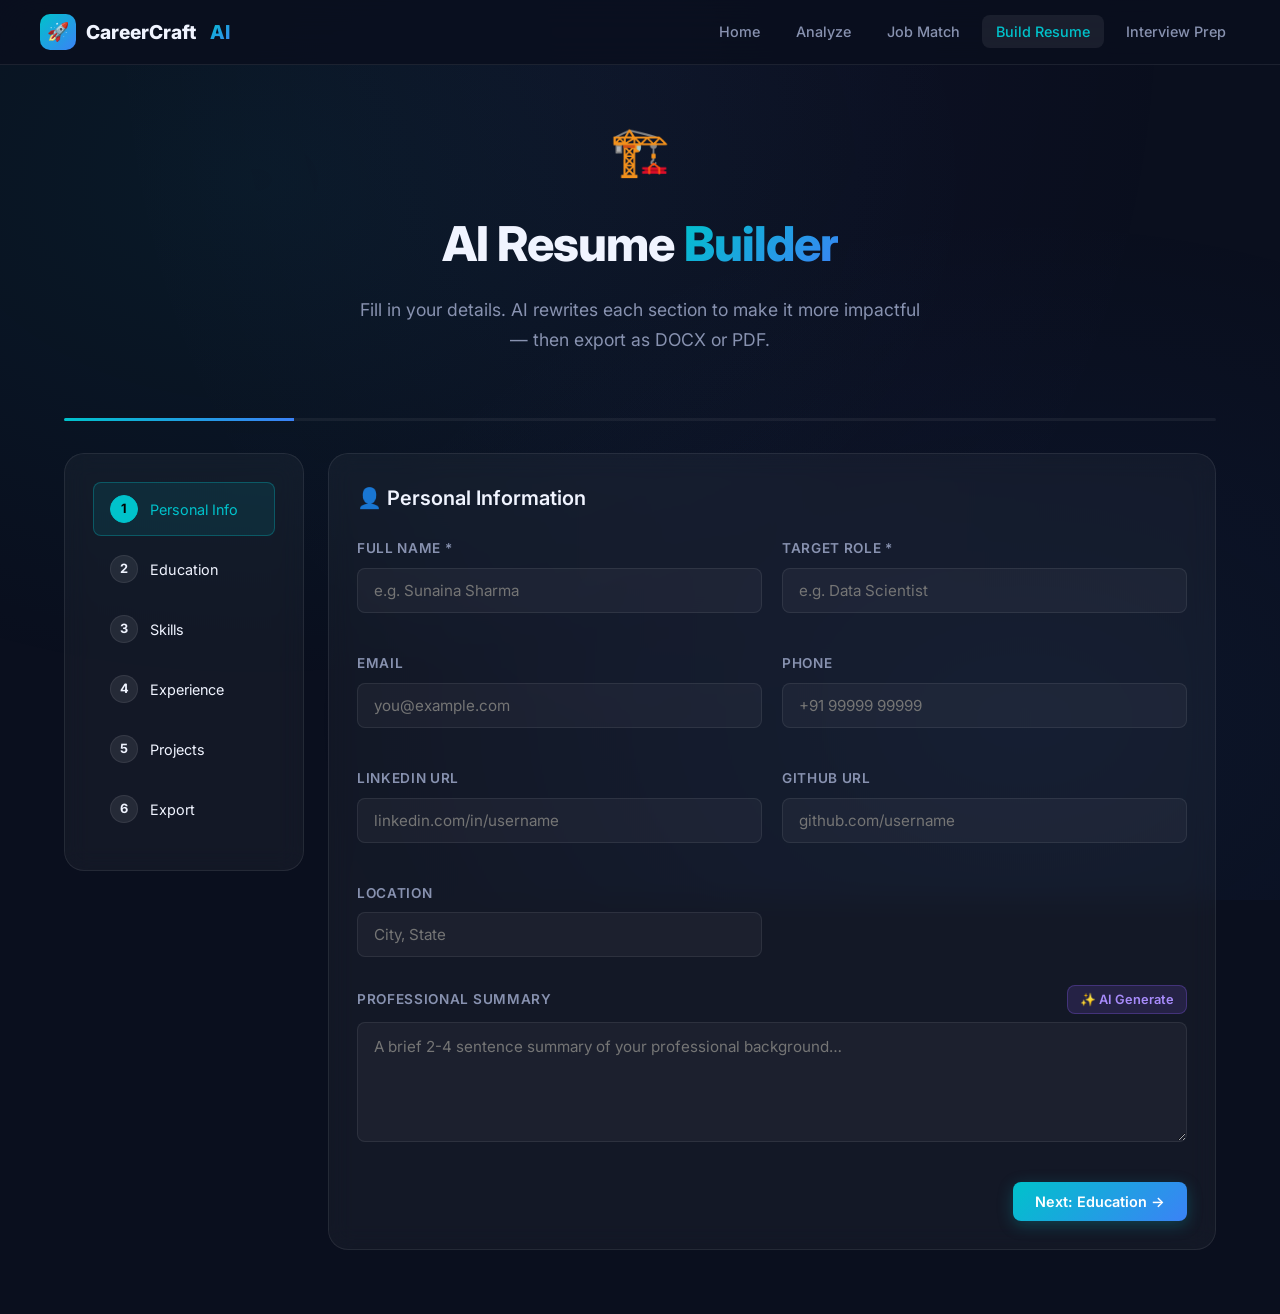
==== frontend/builder.html @ 1cdaeccb "Initial project upload" ====
<!DOCTYPE html>
<html lang="en">
<head>
  <meta charset="UTF-8" />
  <meta name="viewport" content="width=device-width, initial-scale=1.0" />
  <title>Build Resume — CareerCraft AI</title>
  <meta name="description" content="Build an ATS-friendly resume with AI assistance. AI rewrites your bullets and generates your professional summary." />
  <link rel="stylesheet" href="css/style.css" />
  <style>
    .builder-layout { display: grid; grid-template-columns: 240px 1fr; gap: 24px; align-items: start; }
    @media(max-width:900px) { .builder-layout { grid-template-columns: 1fr; } }

    /* Step sidebar */
    .step-nav { position: sticky; top: 88px; }
    .step-nav-item {
      display: flex; align-items: center; gap: 12px;
      padding: 12px 16px; border-radius: var(--radius-sm);
      cursor: pointer; transition: var(--transition); font-size: 0.9rem;
      border: 1px solid transparent; margin-bottom: 6px;
    }
    .step-nav-item:hover { background: var(--bg-card); }
    .step-nav-item.active { background: rgba(0,194,203,0.1); border-color: var(--border-accent); color: var(--accent-cyan); }
    .step-nav-item.done .step-dot { background: var(--accent-green); }
    .step-dot {
      width: 28px; height: 28px; border-radius: 50%;
      background: rgba(255,255,255,0.08); border: 1px solid var(--border);
      display: flex; align-items: center; justify-content: center;
      font-size: 0.8rem; font-weight: 700; flex-shrink: 0;
      transition: var(--transition);
    }
    .step-nav-item.active .step-dot { background: var(--accent-cyan); color: #000; border-color: var(--accent-cyan); }

    /* Form steps */
    .form-step { display: none; }
    .form-step.active { display: block; animation: fadeInUp 0.35s ease; }

    /* Dynamic list items */
    .dynamic-section { border: 1px solid var(--border); border-radius: var(--radius-md); padding: 20px; margin-bottom: 16px; position: relative; }
    .dynamic-section .remove-btn { position: absolute; top: 12px; right: 12px; }
    .bullets-list { display: flex; flex-direction: column; gap: 8px; }
    .bullet-item { display: flex; gap: 8px; align-items: center; }
    .bullet-item input { flex: 1; }

    /* AI improve button styling */
    .ai-btn {
      background: rgba(139,92,246,0.15); border: 1px solid rgba(139,92,246,0.3);
      color: #a78bfa; border-radius: var(--radius-sm); padding: 6px 12px;
      font-size: 0.8rem; font-weight: 600; cursor: pointer; font-family: var(--font);
      transition: var(--transition); white-space: nowrap;
    }
    .ai-btn:hover { background: rgba(139,92,246,0.25); }
    .ai-btn:disabled { opacity: 0.5; cursor: not-allowed; }

    /* Progress bar top */
    .builder-progress {
      height: 3px; background: rgba(255,255,255,0.06);
      border-radius: 999px; margin-bottom: 32px; overflow: hidden;
    }
    .builder-progress-fill {
      height: 100%;
      background: linear-gradient(90deg, var(--accent-cyan), var(--accent-blue));
      transition: width 0.5s ease;
    }
    .step-actions { display: flex; justify-content: space-between; margin-top: 32px; }
  </style>
</head>
<body>
  <nav class="navbar">
    <div class="navbar-inner">
      <a href="index.html" class="navbar-logo">
        <div class="logo-icon">🚀</div>
        CareerCraft <span class="gradient-text" style="margin-left:4px">AI</span>
      </a>
      <ul class="nav-links">
        <li><a href="index.html">Home</a></li>
        <li><a href="analyze.html">Analyze</a></li>
        <li><a href="match.html">Job Match</a></li>
        <li><a href="builder.html" class="active">Build Resume</a></li>
        <li><a href="interview.html">Interview Prep</a></li>
      </ul>
    </div>
  </nav>

  <div id="loadingOverlay" class="loading-overlay">
    <div class="spinner"></div>
    <p class="loading-text">AI is working...</p>
  </div>

  <div class="container" style="padding-top:48px;padding-bottom:64px;">
    <div class="page-header" style="padding-top:0;margin-bottom:32px">
      <span class="page-icon">🏗️</span>
      <h1>AI Resume <span class="gradient-text">Builder</span></h1>
      <p>Fill in your details. AI rewrites each section to make it more impactful — then export as DOCX or PDF.</p>
    </div>

    <!-- Progress -->
    <div class="builder-progress">
      <div class="builder-progress-fill" id="builderProgress" style="width:20%"></div>
    </div>

    <div class="builder-layout">
      <!-- Step nav -->
      <div class="step-nav card">
        <div class="step-nav-item active" onclick="goStep(1)" id="nav1">
          <div class="step-dot">1</div> Personal Info
        </div>
        <div class="step-nav-item" onclick="goStep(2)" id="nav2">
          <div class="step-dot">2</div> Education
        </div>
        <div class="step-nav-item" onclick="goStep(3)" id="nav3">
          <div class="step-dot">3</div> Skills
        </div>
        <div class="step-nav-item" onclick="goStep(4)" id="nav4">
          <div class="step-dot">4</div> Experience
        </div>
        <div class="step-nav-item" onclick="goStep(5)" id="nav5">
          <div class="step-dot">5</div> Projects
        </div>
        <div class="step-nav-item" onclick="goStep(6)" id="nav6">
          <div class="step-dot">6</div> Export
        </div>
      </div>

      <!-- Form Steps -->
      <div>
        <!-- Step 1: Personal Info -->
        <div class="form-step active card" id="step1">
          <h3 class="mb-24">👤 Personal Information</h3>
          <div class="grid-2">
            <div class="form-group">
              <label class="form-label">Full Name *</label>
              <input id="pName" class="form-input" placeholder="e.g. Sunaina Sharma" />
            </div>
            <div class="form-group">
              <label class="form-label">Target Role *</label>
              <input id="pRole" class="form-input" placeholder="e.g. Data Scientist" />
            </div>
            <div class="form-group">
              <label class="form-label">Email</label>
              <input id="pEmail" class="form-input" type="email" placeholder="you@example.com" />
            </div>
            <div class="form-group">
              <label class="form-label">Phone</label>
              <input id="pPhone" class="form-input" placeholder="+91 99999 99999" />
            </div>
            <div class="form-group">
              <label class="form-label">LinkedIn URL</label>
              <input id="pLinkedin" class="form-input" placeholder="linkedin.com/in/username" />
            </div>
            <div class="form-group">
              <label class="form-label">GitHub URL</label>
              <input id="pGithub" class="form-input" placeholder="github.com/username" />
            </div>
            <div class="form-group">
              <label class="form-label">Location</label>
              <input id="pLocation" class="form-input" placeholder="City, State" />
            </div>
          </div>
          <div class="form-group mt-8">
            <div class="flex-between mb-8">
              <label class="form-label" style="margin:0">Professional Summary</label>
              <button class="ai-btn" onclick="generateSummary()" id="summaryAiBtn">✨ AI Generate</button>
            </div>
            <textarea id="pSummary" class="form-textarea" style="min-height:120px"
              placeholder="A brief 2-4 sentence summary of your professional background…"></textarea>
          </div>
          <div class="step-actions">
            <span></span>
            <button class="btn btn-primary" onclick="goStep(2)">Next: Education →</button>
          </div>
        </div>

        <!-- Step 2: Education -->
        <div class="form-step card" id="step2">
          <h3 class="mb-24">🎓 Education</h3>
          <div id="eduList"></div>
          <button class="btn btn-secondary" onclick="addEdu()">+ Add Education</button>
          <div class="step-actions">
            <button class="btn btn-secondary" onclick="goStep(1)">← Back</button>
            <button class="btn btn-primary"   onclick="goStep(3)">Next: Skills →</button>
          </div>
        </div>

        <!-- Step 3: Skills -->
        <div class="form-step card" id="step3">
          <h3 class="mb-24">🛠️ Skills</h3>
          <div class="form-group">
            <div class="flex-between mb-8">
              <label class="form-label" style="margin:0">Your Skills</label>
              <button class="ai-btn" onclick="suggestSkills()">✨ AI Suggest Skills</button>
            </div>
            <textarea id="skillsText" class="form-textarea" style="min-height:100px"
              placeholder="Python, Machine Learning, SQL, TensorFlow, Git, Communication…"></textarea>
            <p class="text-sm text-muted mt-8">Enter skills separated by commas.</p>
          </div>
          <div id="suggestedSkillsSection" class="hidden">
            <div class="card" style="background:rgba(139,92,246,0.05);border-color:rgba(139,92,246,0.2);margin-top:16px">
              <h4 class="mb-12">✨ AI-Suggested Skills</h4>
              <div id="suggestedSkills" class="skill-chips mb-12"></div>
              <button class="btn btn-ghost btn-sm" onclick="addSuggestedSkills()">+ Add All to My Skills</button>
            </div>
          </div>
          <div class="form-group mt-16">
            <label class="form-label">Certifications</label>
            <textarea id="certsText" class="form-textarea" style="min-height:80px"
              placeholder="AWS Certified Cloud Practitioner, Google Data Analytics Certificate…"></textarea>
          </div>
          <div class="step-actions">
            <button class="btn btn-secondary" onclick="goStep(2)">← Back</button>
            <button class="btn btn-primary"   onclick="goStep(4)">Next: Experience →</button>
          </div>
        </div>

        <!-- Step 4: Experience -->
        <div class="form-step card" id="step4">
          <h3 class="mb-24">💼 Work Experience / Internships</h3>
          <div id="expList"></div>
          <button class="btn btn-secondary" onclick="addExp()">+ Add Experience</button>
          <div class="step-actions">
            <button class="btn btn-secondary" onclick="goStep(3)">← Back</button>
            <button class="btn btn-primary"   onclick="goStep(5)">Next: Projects →</button>
          </div>
        </div>

        <!-- Step 5: Projects -->
        <div class="form-step card" id="step5">
          <h3 class="mb-24">🚀 Projects</h3>
          <div id="projList"></div>
          <button class="btn btn-secondary" onclick="addProj()">+ Add Project</button>
          <div class="step-actions">
            <button class="btn btn-secondary" onclick="goStep(4)">← Back</button>
            <button class="btn btn-primary"   onclick="goStep(6)">Next: Export →</button>
          </div>
        </div>

        <!-- Step 6: Export -->
        <div class="form-step card" id="step6">
          <h3 class="mb-8">📥 Export Your Resume</h3>
          <p class="text-secondary mb-24">Your AI-polished resume is ready. Choose your format and download.</p>
          <div class="grid-2">
            <div class="card" style="text-align:center;cursor:pointer;border-color:var(--border-accent)" onclick="doExport('docx')">
              <div style="font-size:3rem;margin-bottom:12px">📝</div>
              <h3>Word Document</h3>
              <p class="text-sm mt-8">Editable .docx file — perfect for further customization</p>
              <button class="btn btn-primary mt-16 w-full">Download DOCX</button>
            </div>
            <div class="card" style="text-align:center;cursor:pointer" onclick="doExport('pdf')">
              <div style="font-size:3rem;margin-bottom:12px">📄</div>
              <h3>PDF Document</h3>
              <p class="text-sm mt-8">Ready-to-submit PDF — clean, ATS-friendly layout</p>
              <button class="btn btn-secondary mt-16 w-full">Download PDF</button>
            </div>
          </div>
          <div class="alert alert-warning mt-24">
            ⚠️ Please review AI-generated content before submitting. AI rewrites use only facts you provided.
          </div>
          <div class="card mt-16" style="background:rgba(0,194,203,0.05);border-color:var(--border-accent)">
            <h4 class="mb-8">Next Steps</h4>
            <div style="display:flex;gap:10px;flex-wrap:wrap;margin-top:8px">
              <a href="match.html" class="btn btn-primary">🎯 Check Job Match</a>
              <a href="interview.html" class="btn btn-secondary">🎤 Interview Prep</a>
            </div>
          </div>
          <div class="step-actions">
            <button class="btn btn-secondary" onclick="goStep(5)">← Back</button>
            <span></span>
          </div>
        </div>
      </div>
    </div>
  </div>

  <script src="js/api.js"></script>
  <script>
    let currentStep = 1;
    const totalSteps = 6;
    let suggestedSkillsData = null;

    function goStep(n) {
      document.getElementById(`step${currentStep}`).classList.remove('active');
      document.getElementById(`nav${currentStep}`).classList.remove('active');
      document.getElementById(`nav${currentStep}`).classList.add('done');
      currentStep = n;
      document.getElementById(`step${n}`).classList.add('active');
      document.querySelectorAll('.step-nav-item').forEach(el => el.classList.remove('active'));
      document.getElementById(`nav${n}`).classList.add('active');
      document.getElementById('builderProgress').style.width = `${(n / totalSteps) * 100}%`;
      window.scrollTo({ top: 0, behavior: 'smooth' });
    }

    /* ── Education ─────────────────── */
    let eduCount = 0;
    function addEdu() {
      eduCount++;
      const id = `edu${eduCount}`;
      document.getElementById('eduList').insertAdjacentHTML('beforeend', `
        <div class="dynamic-section" id="${id}">
          <button class="btn btn-danger btn-sm remove-btn" onclick="document.getElementById('${id}').remove()">✕</button>
          <div class="grid-2">
            <div class="form-group"><label class="form-label">Degree / Course</label>
              <input class="form-input edu-degree" placeholder="B.Tech CSE (AI & ML)"/></div>
            <div class="form-group"><label class="form-label">Institution</label>
              <input class="form-input edu-inst" placeholder="University Name"/></div>
            <div class="form-group"><label class="form-label">Year</label>
              <input class="form-input edu-year" placeholder="2022 – 2026"/></div>
            <div class="form-group"><label class="form-label">Grade / CGPA</label>
              <input class="form-input edu-grade" placeholder="8.5 CGPA"/></div>
          </div>
        </div>`);
    }

    /* ── Experience ─────────────────── */
    let expCount = 0;
    function addExp() {
      expCount++;
      const id = `exp${expCount}`;
      document.getElementById('expList').insertAdjacentHTML('beforeend', `
        <div class="dynamic-section" id="${id}">
          <button class="btn btn-danger btn-sm remove-btn" onclick="document.getElementById('${id}').remove()">✕</button>
          <div class="grid-2">
            <div class="form-group"><label class="form-label">Job Title</label>
              <input class="form-input exp-title" placeholder="ML Intern"/></div>
            <div class="form-group"><label class="form-label">Company</label>
              <input class="form-input exp-company" placeholder="Tech Corp Pvt. Ltd."/></div>
            <div class="form-group"><label class="form-label">Duration</label>
              <input class="form-input exp-duration" placeholder="Jun 2024 – Aug 2024"/></div>
          </div>
          <div class="form-group">
            <div class="flex-between mb-8">
              <label class="form-label" style="margin:0">Bullet Points</label>
              <button class="ai-btn" onclick="aiImproveBullets('${id}')">✨ AI Improve All</button>
            </div>
            <div class="bullets-list" id="bullets_${id}">
              <div class="bullet-item">
                <input class="form-input" placeholder="Describe what you did and the impact…" />
                <button class="ai-btn" onclick="aiOneBullet(this)">✨</button>
              </div>
            </div>
            <button class="btn btn-secondary btn-sm mt-8" onclick="addBullet('bullets_${id}')">+ Bullet</button>
          </div>
        </div>`);
    }

    /* ── Projects ─────────────────── */
    let projCount = 0;
    function addProj() {
      projCount++;
      const id = `proj${projCount}`;
      document.getElementById('projList').insertAdjacentHTML('beforeend', `
        <div class="dynamic-section" id="${id}">
          <button class="btn btn-danger btn-sm remove-btn" onclick="document.getElementById('${id}').remove()">✕</button>
          <div class="grid-2">
            <div class="form-group"><label class="form-label">Project Name</label>
              <input class="form-input proj-name" placeholder="CareerCraft AI"/></div>
            <div class="form-group"><label class="form-label">Tech Stack</label>
              <input class="form-input proj-tech" placeholder="FastAPI, Groq, Python"/></div>
          </div>
          <div class="form-group">
            <div class="flex-between mb-8">
              <label class="form-label" style="margin:0">Description Bullets</label>
              <button class="ai-btn" onclick="aiImproveBullets('${id}')">✨ AI Improve</button>
            </div>
            <div class="bullets-list" id="bullets_${id}">
              <div class="bullet-item">
                <input class="form-input" placeholder="Built an AI-powered resume analyzer using Groq LLM…" />
                <button class="ai-btn" onclick="aiOneBullet(this)">✨</button>
              </div>
            </div>
            <button class="btn btn-secondary btn-sm mt-8" onclick="addBullet('bullets_${id}')">+ Bullet</button>
          </div>
        </div>`);
    }

    function addBullet(listId) {
      document.getElementById(listId).insertAdjacentHTML('beforeend', `
        <div class="bullet-item">
          <input class="form-input" placeholder="Add a bullet point…" />
          <button class="ai-btn" onclick="aiOneBullet(this)">✨</button>
        </div>`);
    }

    /* ── AI: Single bullet ─────────── */
    async function aiOneBullet(btn) {
      const input = btn.previousElementSibling;
      const text  = input.value.trim();
      if (!text) { showToast('Write something first, then AI will improve it.', 'warning'); return; }
      btn.disabled = true; btn.textContent = '…';
      try {
        const role = document.getElementById('pRole').value || '';
        const { rewritten } = await Api.rewriteBullet(text, role);
        input.value = rewritten;
        showToast('Bullet improved!', 'success');
      } catch(e) { showToast(e.message, 'error'); }
      finally { btn.disabled = false; btn.textContent = '✨'; }
    }

    /* ── AI: Improve all bullets in a section ─── */
    async function aiImproveBullets(sectionId) {
      const role    = document.getElementById('pRole').value || '';
      const bullets = document.querySelectorAll(`#bullets_${sectionId} .bullet-item input`);
      let improved = 0;
      for (const inp of bullets) {
        if (!inp.value.trim()) continue;
        try {
          const { rewritten } = await Api.rewriteBullet(inp.value, role);
          inp.value = rewritten; improved++;
        } catch(e) { /* skip */ }
      }
      showToast(`Improved ${improved} bullet${improved!==1?'s':''}!`, 'success');
    }

    /* ── AI: Generate Summary ─────── */
    async function generateSummary() {
      const name  = document.getElementById('pName').value;
      const role  = document.getElementById('pRole').value;
      const skills = document.getElementById('skillsText').value;
      if (!name || !role) { showToast('Fill in your Name and Target Role first.', 'warning'); return; }
      const btn = document.getElementById('summaryAiBtn');
      btn.disabled = true; btn.textContent = '…';
      showLoader('✨ Writing your professional summary…');
      try {
        const eduItems = collectEdu();
        const education = eduItems.map(e => `${e.degree} from ${e.institution}`).join(', ');
        const { summary } = await Api.generateSummary({ name, target_role: role, skills, education });
        document.getElementById('pSummary').value = summary;
        showToast('Summary generated!', 'success');
      } catch(e) { showToast(e.message, 'error'); }
      finally { hideLoader(); btn.disabled = false; btn.textContent = '✨ AI Generate'; }
    }

    /* ── AI: Suggest Skills ─────────── */
    async function suggestSkills() {
      const role   = document.getElementById('pRole').value;
      if (!role) { showToast('Enter your Target Role first.', 'warning'); return; }
      showLoader('✨ Finding skills for your role…');
      try {
        const current = document.getElementById('skillsText').value;
        const data    = await Api.suggestSkills(role, current);
        suggestedSkillsData = data;
        const all = [
          ...(data.technical_skills||[]),
          ...(data.tools_and_platforms||[]),
          ...(data.soft_skills||[]),
        ];
        document.getElementById('suggestedSkills').innerHTML =
          all.map(s => `<span class="chip chip-skill">${s}</span>`).join('');
        document.getElementById('suggestedSkillsSection').classList.remove('hidden');
        showToast('Skills suggested!', 'success');
      } catch(e) { showToast(e.message, 'error'); }
      finally { hideLoader(); }
    }

    function addSuggestedSkills() {
      if (!suggestedSkillsData) return;
      const all = [
        ...(suggestedSkillsData.technical_skills||[]),
        ...(suggestedSkillsData.tools_and_platforms||[]),
      ].join(', ');
      const curr = document.getElementById('skillsText').value;
      document.getElementById('skillsText').value = curr ? `${curr}, ${all}` : all;
      showToast('Skills added!', 'success');
    }

    /* ── Collect form data ──────────── */
    function collectEdu() {
      return Array.from(document.querySelectorAll('#eduList .dynamic-section')).map(s => ({
        degree: s.querySelector('.edu-degree')?.value || '',
        institution: s.querySelector('.edu-inst')?.value || '',
        year: s.querySelector('.edu-year')?.value || '',
        grade: s.querySelector('.edu-grade')?.value || '',
      }));
    }
    function collectExp() {
      return Array.from(document.querySelectorAll('#expList .dynamic-section')).map(s => ({
        title: s.querySelector('.exp-title')?.value || '',
        company: s.querySelector('.exp-company')?.value || '',
        duration: s.querySelector('.exp-duration')?.value || '',
        bullets: Array.from(s.querySelectorAll('.bullets-list input')).map(i=>i.value).filter(Boolean),
      }));
    }
    function collectProj() {
      return Array.from(document.querySelectorAll('#projList .dynamic-section')).map(s => ({
        name: s.querySelector('.proj-name')?.value || '',
        tech: s.querySelector('.proj-tech')?.value || '',
        bullets: Array.from(s.querySelectorAll('.bullets-list input')).map(i=>i.value).filter(Boolean),
      }));
    }
    function buildPayload(fmt) {
      const skills = document.getElementById('skillsText').value
        .split(',').map(s=>s.trim()).filter(Boolean);
      const certs  = document.getElementById('certsText').value
        .split('\n').map(s=>s.trim()).filter(Boolean);
      return {
        format: fmt,
        name: document.getElementById('pName').value,
        email: document.getElementById('pEmail').value,
        phone: document.getElementById('pPhone').value,
        linkedin: document.getElementById('pLinkedin').value,
        github: document.getElementById('pGithub').value,
        location: document.getElementById('pLocation').value,
        summary: document.getElementById('pSummary').value,
        skills,
        education: collectEdu(),
        experience: collectExp(),
        projects: collectProj(),
        certifications: certs,
      };
    }

    async function doExport(fmt) {
      const name = document.getElementById('pName').value;
      if (!name) { showToast('Please fill in your name first.', 'warning'); return; }
      showLoader(`📄 Generating your ${fmt.toUpperCase()} resume…`);
      try {
        await Api.exportResume(buildPayload(fmt), fmt);
        showToast(`${fmt.toUpperCase()} downloaded!`, 'success');
      } catch(e) { showToast(e.message, 'error'); }
      finally { hideLoader(); }
    }

    // Init — add one entry by default
    window.addEventListener('load', () => { addEdu(); addExp(); addProj(); });
  </script>
</body>
</html>
---- frontend/css/style.css ----
/* ═══════════════════════════════════════════════════════════
   CareerCraft AI — Global Design System
   Theme: Deep Navy + Cyan Accent, Glassmorphism Dark UI
═══════════════════════════════════════════════════════════ */

@import url('https://fonts.googleapis.com/css2?family=Inter:wght@300;400;500;600;700;800&family=JetBrains+Mono:wght@400;500&display=swap');

/* ── CSS Variables ─────────────────────────── */
:root {
  --bg-primary:    #0a0f1e;
  --bg-secondary:  #0d1530;
  --bg-card:       rgba(255,255,255,0.04);
  --bg-card-hover: rgba(255,255,255,0.07);
  --bg-glass:      rgba(13,21,48,0.7);

  --accent-cyan:   #00c2cb;
  --accent-blue:   #3b82f6;
  --accent-purple: #8b5cf6;
  --accent-green:  #10b981;
  --accent-orange: #f59e0b;
  --accent-red:    #ef4444;

  --navy-1: #1e2a5e;
  --navy-2: #0f1f4a;

  --text-primary:   #f0f4ff;
  --text-secondary: #8892b0;
  --text-muted:     #4a5568;

  --border:        rgba(255,255,255,0.08);
  --border-accent: rgba(0,194,203,0.3);

  --radius-sm: 8px;
  --radius-md: 14px;
  --radius-lg: 20px;
  --radius-xl: 28px;

  --shadow-card: 0 4px 24px rgba(0,0,0,0.4);
  --shadow-glow: 0 0 24px rgba(0,194,203,0.15);

  --transition: all 0.25s cubic-bezier(0.4,0,0.2,1);
  --font: 'Inter', -apple-system, sans-serif;
  --font-mono: 'JetBrains Mono', monospace;
}

/* ── Reset & Base ──────────────────────────── */
*, *::before, *::after { box-sizing: border-box; margin: 0; padding: 0; }

html { scroll-behavior: smooth; }

body {
  font-family: var(--font);
  background: var(--bg-primary);
  color: var(--text-primary);
  min-height: 100vh;
  line-height: 1.6;
  -webkit-font-smoothing: antialiased;
}

/* ── Animated background ───────────────────── */
body::before {
  content: '';
  position: fixed;
  inset: 0;
  background:
    radial-gradient(ellipse at 20% 20%, rgba(0,194,203,0.06) 0%, transparent 50%),
    radial-gradient(ellipse at 80% 80%, rgba(59,130,246,0.06) 0%, transparent 50%),
    radial-gradient(ellipse at 50% 0%,  rgba(139,92,246,0.04) 0%, transparent 60%);
  pointer-events: none;
  z-index: 0;
}

/* ── Typography ────────────────────────────── */
h1 { font-size: clamp(2rem, 4vw, 3rem); font-weight: 800; letter-spacing: -0.02em; }
h2 { font-size: clamp(1.4rem, 3vw, 2rem); font-weight: 700; }
h3 { font-size: 1.25rem; font-weight: 600; }
h4 { font-size: 1rem;    font-weight: 600; }
p  { color: var(--text-secondary); line-height: 1.7; }

.gradient-text {
  background: linear-gradient(135deg, var(--accent-cyan), var(--accent-blue));
  -webkit-background-clip: text;
  -webkit-text-fill-color: transparent;
  background-clip: text;
}

/* ── Layout ────────────────────────────────── */
.container {
  max-width: 1200px;
  margin: 0 auto;
  padding: 0 24px;
  position: relative;
  z-index: 1;
}
.container-sm { max-width: 800px; }
.container-lg { max-width: 1400px; }

/* ── Navbar ────────────────────────────────── */
.navbar {
  position: sticky;
  top: 0;
  z-index: 100;
  background: rgba(10,15,30,0.85);
  backdrop-filter: blur(20px);
  -webkit-backdrop-filter: blur(20px);
  border-bottom: 1px solid var(--border);
  padding: 0 24px;
}
.navbar-inner {
  max-width: 1200px;
  margin: 0 auto;
  display: flex;
  align-items: center;
  justify-content: space-between;
  height: 64px;
}
.navbar-logo {
  display: flex;
  align-items: center;
  gap: 10px;
  text-decoration: none;
  font-size: 1.2rem;
  font-weight: 800;
  color: var(--text-primary);
}
.navbar-logo .logo-icon {
  width: 36px; height: 36px;
  background: linear-gradient(135deg, var(--accent-cyan), var(--accent-blue));
  border-radius: 10px;
  display: flex; align-items: center; justify-content: center;
  font-size: 18px;
}
.nav-links {
  display: flex;
  align-items: center;
  gap: 8px;
  list-style: none;
}
.nav-links a {
  text-decoration: none;
  color: var(--text-secondary);
  font-size: 0.9rem;
  font-weight: 500;
  padding: 8px 14px;
  border-radius: var(--radius-sm);
  transition: var(--transition);
}
.nav-links a:hover,
.nav-links a.active {
  color: var(--text-primary);
  background: var(--bg-card-hover);
}
.nav-links a.active { color: var(--accent-cyan); }

/* ── Cards ─────────────────────────────────── */
.card {
  background: var(--bg-card);
  border: 1px solid var(--border);
  border-radius: var(--radius-lg);
  padding: 28px;
  transition: var(--transition);
  backdrop-filter: blur(12px);
}
.card:hover { border-color: var(--border-accent); box-shadow: var(--shadow-glow); }
.card-glass {
  background: var(--bg-glass);
  border: 1px solid var(--border);
  border-radius: var(--radius-lg);
  backdrop-filter: blur(16px);
  padding: 28px;
}

/* ── Buttons ────────────────────────────────── */
.btn {
  display: inline-flex;
  align-items: center;
  gap: 8px;
  font-family: var(--font);
  font-size: 0.9rem;
  font-weight: 600;
  padding: 11px 22px;
  border-radius: var(--radius-sm);
  border: none;
  cursor: pointer;
  transition: var(--transition);
  text-decoration: none;
  white-space: nowrap;
}
.btn-primary {
  background: linear-gradient(135deg, var(--accent-cyan), var(--accent-blue));
  color: #fff;
  box-shadow: 0 4px 16px rgba(0,194,203,0.25);
}
.btn-primary:hover {
  transform: translateY(-2px);
  box-shadow: 0 8px 24px rgba(0,194,203,0.35);
}
.btn-secondary {
  background: var(--bg-card);
  color: var(--text-primary);
  border: 1px solid var(--border);
}
.btn-secondary:hover {
  background: var(--bg-card-hover);
  border-color: var(--accent-cyan);
  color: var(--accent-cyan);
}
.btn-ghost {
  background: transparent;
  color: var(--accent-cyan);
  border: 1px solid var(--border-accent);
}
.btn-ghost:hover { background: rgba(0,194,203,0.1); }
.btn-danger {
  background: rgba(239,68,68,0.15);
  color: var(--accent-red);
  border: 1px solid rgba(239,68,68,0.3);
}
.btn-sm { padding: 7px 14px; font-size: 0.82rem; }
.btn-lg { padding: 14px 28px; font-size: 1rem; }
.btn-icon { padding: 10px; border-radius: var(--radius-sm); }
.btn:disabled { opacity: 0.5; cursor: not-allowed; transform: none !important; }

/* ── Form Elements ──────────────────────────── */
.form-group { margin-bottom: 20px; }
.form-label {
  display: block;
  font-size: 0.85rem;
  font-weight: 600;
  color: var(--text-secondary);
  margin-bottom: 8px;
  text-transform: uppercase;
  letter-spacing: 0.05em;
}
.form-input,
.form-textarea,
.form-select {
  width: 100%;
  background: rgba(255,255,255,0.04);
  border: 1px solid var(--border);
  border-radius: var(--radius-sm);
  color: var(--text-primary);
  font-family: var(--font);
  font-size: 0.95rem;
  padding: 12px 16px;
  transition: var(--transition);
  outline: none;
}
.form-input:focus,
.form-textarea:focus,
.form-select:focus {
  border-color: var(--accent-cyan);
  box-shadow: 0 0 0 3px rgba(0,194,203,0.12);
  background: rgba(255,255,255,0.06);
}
.form-textarea {
  resize: vertical;
  min-height: 100px;
  line-height: 1.6;
}
.form-select option { background: var(--bg-secondary); }
.input-with-btn { display: flex; gap: 10px; }
.input-with-btn .form-input { flex: 1; }

/* ── File Upload ────────────────────────────── */
.upload-zone {
  border: 2px dashed var(--border);
  border-radius: var(--radius-lg);
  padding: 48px 24px;
  text-align: center;
  transition: var(--transition);
  cursor: pointer;
  position: relative;
}
.upload-zone:hover,
.upload-zone.dragover {
  border-color: var(--accent-cyan);
  background: rgba(0,194,203,0.05);
}
.upload-zone input[type="file"] {
  position: absolute;
  inset: 0;
  opacity: 0;
  cursor: pointer;
  width: 100%;
  height: 100%;
}
.upload-icon { font-size: 3rem; margin-bottom: 12px; display: block; }
.upload-zone h3 { margin-bottom: 8px; }
.upload-zone p { font-size: 0.9rem; }

/* ── Badges / Tags ──────────────────────────── */
.badge {
  display: inline-flex;
  align-items: center;
  gap: 4px;
  padding: 4px 10px;
  border-radius: 999px;
  font-size: 0.78rem;
  font-weight: 600;
}
.badge-cyan   { background: rgba(0,194,203,0.15);   color: var(--accent-cyan);   }
.badge-blue   { background: rgba(59,130,246,0.15);  color: var(--accent-blue);   }
.badge-green  { background: rgba(16,185,129,0.15);  color: var(--accent-green);  }
.badge-orange { background: rgba(245,158,11,0.15);  color: var(--accent-orange); }
.badge-red    { background: rgba(239,68,68,0.15);   color: var(--accent-red);    }
.badge-purple { background: rgba(139,92,246,0.15);  color: var(--accent-purple); }

/* Skill chips */
.skill-chips { display: flex; flex-wrap: wrap; gap: 8px; }
.chip {
  padding: 5px 12px;
  border-radius: 999px;
  font-size: 0.82rem;
  font-weight: 500;
  border: 1px solid;
  transition: var(--transition);
}
.chip-matched { background: rgba(16,185,129,0.1);  border-color: rgba(16,185,129,0.3); color: var(--accent-green); }
.chip-missing { background: rgba(239,68,68,0.1);   border-color: rgba(239,68,68,0.3);  color: var(--accent-red);   }
.chip-bonus   { background: rgba(245,158,11,0.1);  border-color: rgba(245,158,11,0.3); color: var(--accent-orange);}
.chip-skill   { background: rgba(0,194,203,0.1);   border-color: rgba(0,194,203,0.25); color: var(--accent-cyan);  }

/* ── Score / Progress ────────────────────────── */
.score-ring-wrap {
  display: flex;
  flex-direction: column;
  align-items: center;
  gap: 8px;
}
.score-ring {
  position: relative;
  width: 140px; height: 140px;
}
.score-ring svg { transform: rotate(-90deg); }
.score-ring .score-num {
  position: absolute;
  inset: 0;
  display: flex;
  flex-direction: column;
  align-items: center;
  justify-content: center;
  font-size: 2rem;
  font-weight: 800;
  color: var(--text-primary);
  line-height: 1;
}
.score-ring .score-label { font-size: 0.75rem; color: var(--text-secondary); }

.progress-bar-wrap { margin-bottom: 12px; }
.progress-label {
  display: flex;
  justify-content: space-between;
  margin-bottom: 6px;
  font-size: 0.85rem;
}
.progress-track {
  width: 100%;
  height: 8px;
  background: rgba(255,255,255,0.06);
  border-radius: 999px;
  overflow: hidden;
}
.progress-fill {
  height: 100%;
  border-radius: 999px;
  background: linear-gradient(90deg, var(--accent-cyan), var(--accent-blue));
  transition: width 1s ease;
}

/* ── Alerts / Messages ───────────────────────── */
.alert {
  padding: 14px 18px;
  border-radius: var(--radius-md);
  border-left: 4px solid;
  font-size: 0.9rem;
  display: flex;
  align-items: flex-start;
  gap: 10px;
}
.alert-success { background: rgba(16,185,129,0.1); border-color: var(--accent-green); color: #6ee7b7; }
.alert-error   { background: rgba(239,68,68,0.1);  border-color: var(--accent-red);   color: #fca5a5; }
.alert-warning { background: rgba(245,158,11,0.1); border-color: var(--accent-orange);color: #fcd34d; }
.alert-info    { background: rgba(59,130,246,0.1); border-color: var(--accent-blue);  color: #93c5fd; }

/* ── Loader / Spinner ────────────────────────── */
.spinner {
  width: 28px; height: 28px;
  border: 3px solid rgba(0,194,203,0.15);
  border-top-color: var(--accent-cyan);
  border-radius: 50%;
  animation: spin 0.7s linear infinite;
}
@keyframes spin { to { transform: rotate(360deg); } }

.loading-overlay {
  display: none;
  position: fixed;
  inset: 0;
  background: rgba(10,15,30,0.8);
  backdrop-filter: blur(6px);
  z-index: 200;
  flex-direction: column;
  align-items: center;
  justify-content: center;
  gap: 16px;
}
.loading-overlay.active { display: flex; }
.loading-text { font-size: 1rem; color: var(--text-secondary); animation: pulse 1.5s ease infinite; }
@keyframes pulse { 0%,100%{opacity:1} 50%{opacity:0.5} }

/* ── Tabs ────────────────────────────────────── */
.tabs {
  display: flex;
  gap: 4px;
  background: rgba(255,255,255,0.04);
  border-radius: var(--radius-md);
  padding: 4px;
  margin-bottom: 24px;
}
.tab-btn {
  flex: 1;
  padding: 10px 16px;
  border: none;
  background: transparent;
  color: var(--text-secondary);
  font-family: var(--font);
  font-size: 0.9rem;
  font-weight: 500;
  border-radius: var(--radius-sm);
  cursor: pointer;
  transition: var(--transition);
}
.tab-btn.active {
  background: rgba(0,194,203,0.15);
  color: var(--accent-cyan);
}
.tab-content { display: none; }
.tab-content.active { display: block; }

/* ── Accordion ───────────────────────────────── */
.accordion-item {
  border: 1px solid var(--border);
  border-radius: var(--radius-md);
  overflow: hidden;
  margin-bottom: 10px;
  transition: var(--transition);
}
.accordion-item:hover { border-color: var(--border-accent); }
.accordion-header {
  width: 100%;
  padding: 16px 20px;
  background: var(--bg-card);
  border: none;
  display: flex;
  align-items: center;
  justify-content: space-between;
  gap: 12px;
  cursor: pointer;
  color: var(--text-primary);
  font-family: var(--font);
  font-size: 0.95rem;
  font-weight: 500;
  text-align: left;
  transition: var(--transition);
}
.accordion-header:hover { background: var(--bg-card-hover); }
.accordion-chevron { transition: transform 0.25s; font-style: normal; }
.accordion-item.open .accordion-chevron { transform: rotate(180deg); }
.accordion-body {
  max-height: 0;
  overflow: hidden;
  transition: max-height 0.35s ease;
  background: rgba(0,0,0,0.15);
}
.accordion-body-inner { padding: 16px 20px; }

/* ── Page Header ─────────────────────────────── */
.page-header {
  padding: 48px 0 32px;
  text-align: center;
}
.page-header .page-icon {
  font-size: 3rem;
  margin-bottom: 16px;
  display: block;
}
.page-header p {
  font-size: 1.1rem;
  max-width: 560px;
  margin: 12px auto 0;
}

/* ── Grid Layouts ────────────────────────────── */
.grid-2 { display: grid; grid-template-columns: 1fr 1fr; gap: 20px; }
.grid-3 { display: grid; grid-template-columns: repeat(3,1fr); gap: 20px; }
.grid-4 { display: grid; grid-template-columns: repeat(4,1fr); gap: 16px; }
@media (max-width: 768px) {
  .grid-2, .grid-3, .grid-4 { grid-template-columns: 1fr; }
}

/* ── Misc Utilities ──────────────────────────── */
.flex        { display: flex; }
.flex-center { display: flex; align-items: center; justify-content: center; }
.flex-between{ display: flex; align-items: center; justify-content: space-between; }
.gap-8  { gap: 8px;  }
.gap-12 { gap: 12px; }
.gap-16 { gap: 16px; }
.gap-20 { gap: 20px; }
.mt-8   { margin-top: 8px;  }
.mt-16  { margin-top: 16px; }
.mt-24  { margin-top: 24px; }
.mt-32  { margin-top: 32px; }
.mb-8   { margin-bottom: 8px;  }
.mb-16  { margin-bottom: 16px; }
.mb-24  { margin-bottom: 24px; }
.text-center { text-align: center; }
.text-right  { text-align: right; }
.text-sm     { font-size: 0.85rem; }
.text-muted  { color: var(--text-muted); }
.text-secondary { color: var(--text-secondary); }
.text-cyan   { color: var(--accent-cyan); }
.text-green  { color: var(--accent-green); }
.text-red    { color: var(--accent-red);   }
.text-orange { color: var(--accent-orange);}
.fw-600 { font-weight: 600; }
.fw-700 { font-weight: 700; }
.w-full { width: 100%; }
.hidden { display: none !important; }

/* ── Scrollbar ───────────────────────────────── */
::-webkit-scrollbar { width: 6px; }
::-webkit-scrollbar-track { background: transparent; }
::-webkit-scrollbar-thumb { background: rgba(255,255,255,0.1); border-radius: 3px; }
::-webkit-scrollbar-thumb:hover { background: rgba(0,194,203,0.4); }

/* ── Animations ──────────────────────────────── */
@keyframes fadeInUp {
  from { opacity:0; transform:translateY(24px); }
  to   { opacity:1; transform:translateY(0);    }
}
@keyframes fadeIn {
  from { opacity:0; }
  to   { opacity:1; }
}
.animate-fade-up  { animation: fadeInUp 0.5s ease both; }
.animate-fade-in  { animation: fadeIn 0.4s ease both; }

/* Staggered children */
.stagger > *:nth-child(1) { animation-delay: 0.05s; }
.stagger > *:nth-child(2) { animation-delay: 0.10s; }
.stagger > *:nth-child(3) { animation-delay: 0.15s; }
.stagger > *:nth-child(4) { animation-delay: 0.20s; }
.stagger > *:nth-child(5) { animation-delay: 0.25s; }
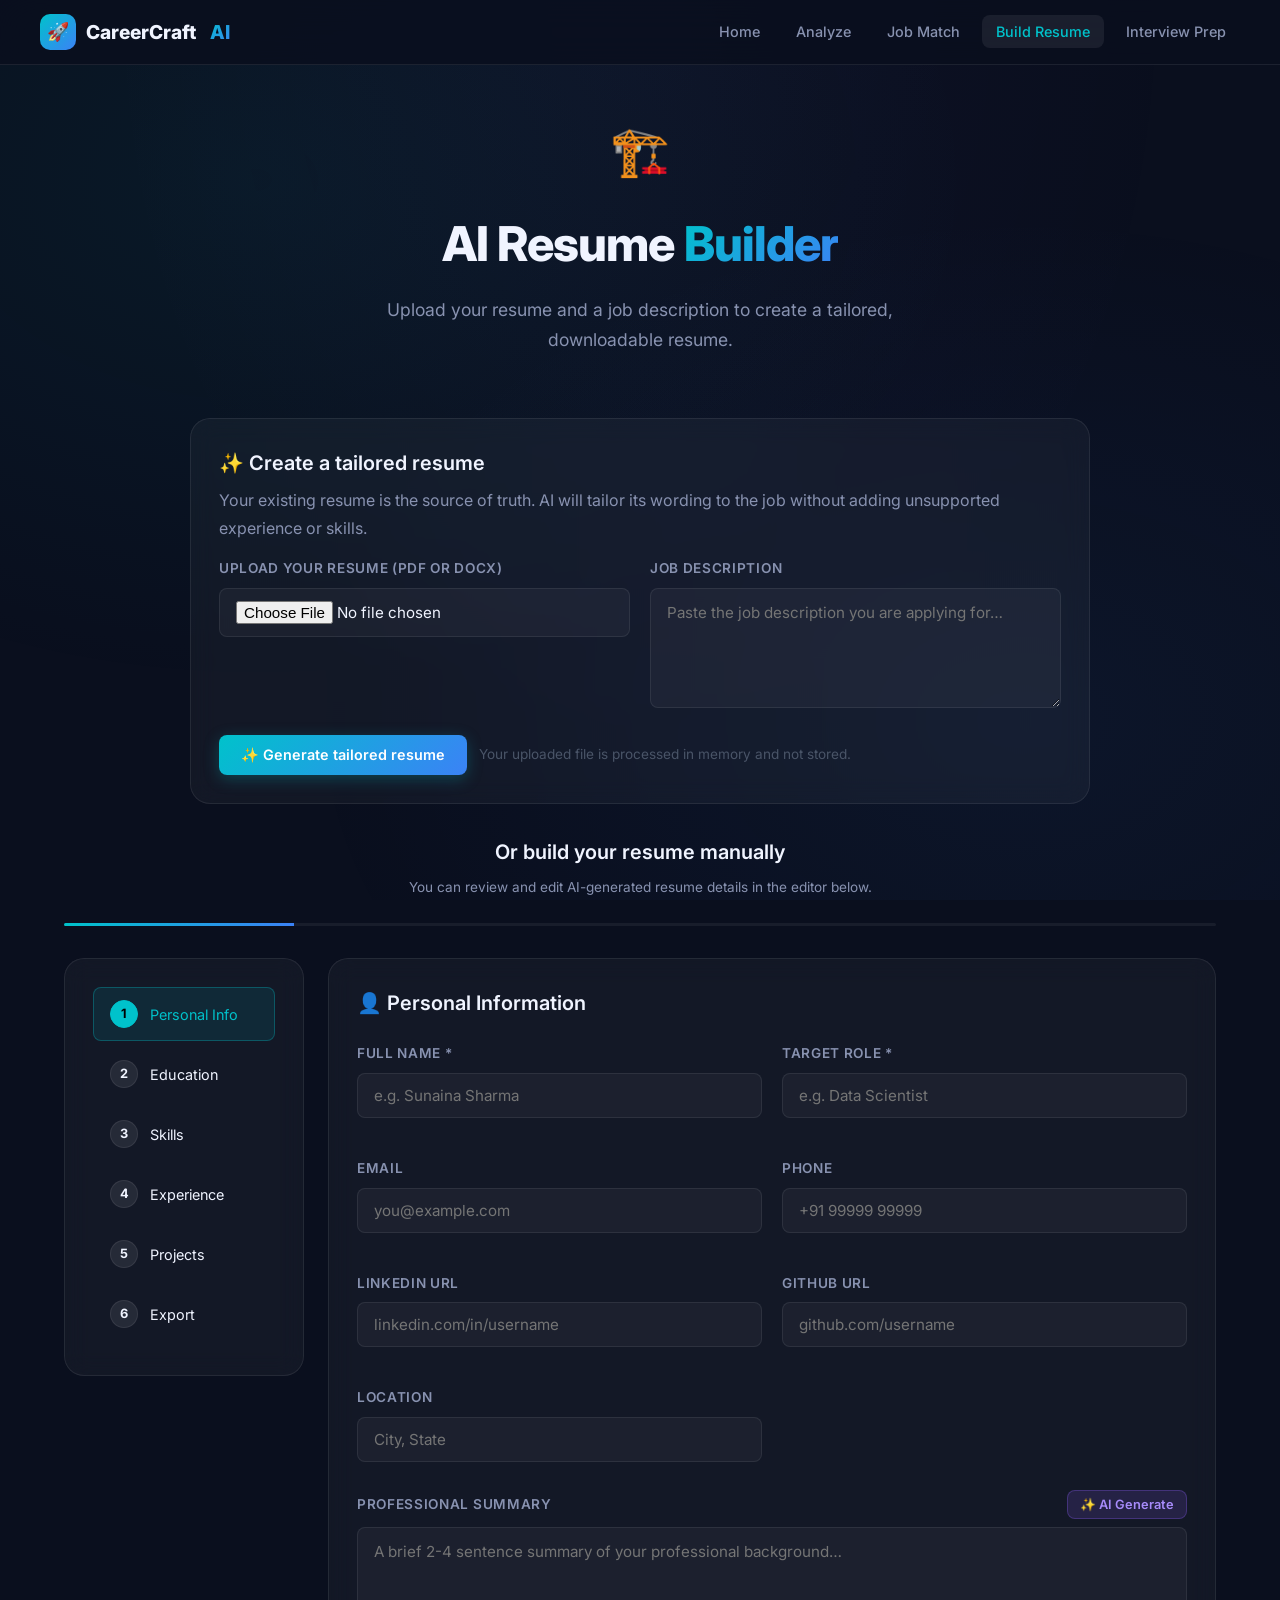
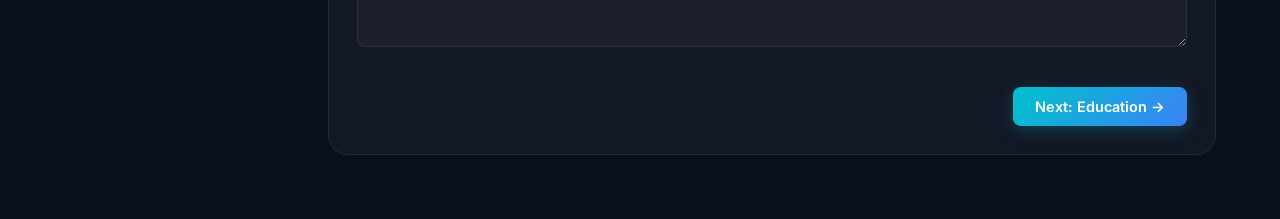
==== commit 1b251fa2: "feat: tailor resumes to job descriptions Co-authored-by: Copilot <223556219+Copilot@users.noreply.gi" ====
--- a/frontend/builder.html
+++ b/frontend/builder.html
@@ -62,6 +62,8 @@
       transition: width 0.5s ease;
     }
     .step-actions { display: flex; justify-content: space-between; margin-top: 32px; }
+    .tailor-panel { max-width: 900px; margin: 0 auto 32px; }
+    .tailor-actions { display: flex; gap: 12px; flex-wrap: wrap; align-items: center; }
   </style>
 </head>
 <body>
@@ -90,7 +92,40 @@
     <div class="page-header" style="padding-top:0;margin-bottom:32px">
       <span class="page-icon">🏗️</span>
       <h1>AI Resume <span class="gradient-text">Builder</span></h1>
-      <p>Fill in your details. AI rewrites each section to make it more impactful — then export as DOCX or PDF.</p>
+      <p>Upload your resume and a job description to create a tailored, downloadable resume.</p>
+    </div>
+
+    <section class="card tailor-panel">
+      <h3 class="mb-8">✨ Create a tailored resume</h3>
+      <p class="text-secondary mb-16">Your existing resume is the source of truth. AI will tailor its wording to the job without adding unsupported experience or skills.</p>
+      <div class="grid-2">
+        <div class="form-group">
+          <label class="form-label" for="tailorResumeFile">Upload your resume (PDF or DOCX)</label>
+          <input id="tailorResumeFile" class="form-input" type="file" accept=".pdf,.docx" />
+        </div>
+        <div class="form-group">
+          <label class="form-label" for="jobDescription">Job description</label>
+          <textarea id="jobDescription" class="form-textarea" style="min-height:120px"
+            placeholder="Paste the job description you are applying for…"></textarea>
+        </div>
+      </div>
+      <div class="tailor-actions">
+        <button id="tailorButton" class="btn btn-primary" onclick="createTailoredResume()">✨ Generate tailored resume</button>
+        <span class="text-sm text-muted">Your uploaded file is processed in memory and not stored.</span>
+      </div>
+      <div id="tailorResult" class="hidden mt-16">
+        <div class="alert alert-success mb-16">Your tailored resume is ready. Review the content before submitting.</div>
+        <div class="tailor-actions">
+          <button class="btn btn-primary" onclick="doExport('docx')">Download DOCX</button>
+          <button class="btn btn-secondary" onclick="doExport('pdf')">Download PDF</button>
+          <button class="btn btn-ghost" onclick="goStep(1)">Review or edit resume</button>
+        </div>
+      </div>
+    </section>
+
+    <div class="text-center mb-24">
+      <h3>Or build your resume manually</h3>
+      <p class="text-sm text-secondary mt-8">You can review and edit AI-generated resume details in the editor below.</p>
     </div>
 
     <!-- Progress -->
@@ -270,7 +305,7 @@
     </div>
   </div>
 
-  <script src="js/api.js"></script>
+  <script src="js/api.js?v=2"></script>
   <script>
     let currentStep = 1;
     const totalSteps = 6;
@@ -377,6 +412,92 @@
           <input class="form-input" placeholder="Add a bullet point…" />
           <button class="ai-btn" onclick="aiOneBullet(this)">✨</button>
         </div>`);
+    }
+
+    function populateResume(data) {
+      const fields = {
+        pName: data.name,
+        pRole: data.target_role,
+        pEmail: data.email,
+        pPhone: data.phone,
+        pLinkedin: data.linkedin,
+        pGithub: data.github,
+        pLocation: data.location,
+        pSummary: data.summary,
+      };
+      Object.entries(fields).forEach(([id, value]) => {
+        document.getElementById(id).value = value || '';
+      });
+      document.getElementById('skillsText').value = (data.skills || []).join(', ');
+      document.getElementById('certsText').value = (data.certifications || []).join('\n');
+
+      const eduList = document.getElementById('eduList');
+      eduList.innerHTML = '';
+      (data.education || []).forEach(item => {
+        addEdu();
+        const section = eduList.lastElementChild;
+        section.querySelector('.edu-degree').value = item.degree || '';
+        section.querySelector('.edu-inst').value = item.institution || '';
+        section.querySelector('.edu-year').value = item.year || '';
+        section.querySelector('.edu-grade').value = item.grade || '';
+      });
+
+      const expList = document.getElementById('expList');
+      expList.innerHTML = '';
+      (data.experience || []).forEach(item => {
+        addExp();
+        const section = expList.lastElementChild;
+        section.querySelector('.exp-title').value = item.title || '';
+        section.querySelector('.exp-company').value = item.company || '';
+        section.querySelector('.exp-duration').value = item.duration || '';
+        const bulletList = section.querySelector('.bullets-list');
+        const bullets = item.bullets || [];
+        bulletList.innerHTML = '';
+        bullets.forEach(bullet => {
+          addBullet(bulletList.id);
+          bulletList.lastElementChild.querySelector('input').value = bullet;
+        });
+        if (!bullets.length) addBullet(bulletList.id);
+      });
+
+      const projList = document.getElementById('projList');
+      projList.innerHTML = '';
+      (data.projects || []).forEach(item => {
+        addProj();
+        const section = projList.lastElementChild;
+        section.querySelector('.proj-name').value = item.name || '';
+        section.querySelector('.proj-tech').value = item.tech || '';
+        const bulletList = section.querySelector('.bullets-list');
+        const bullets = item.bullets || [];
+        bulletList.innerHTML = '';
+        bullets.forEach(bullet => {
+          addBullet(bulletList.id);
+          bulletList.lastElementChild.querySelector('input').value = bullet;
+        });
+        if (!bullets.length) addBullet(bulletList.id);
+      });
+    }
+
+    async function createTailoredResume() {
+      const file = document.getElementById('tailorResumeFile').files[0];
+      const jobDescription = document.getElementById('jobDescription').value.trim();
+      if (!file) { showToast('Please upload your resume first.', 'warning'); return; }
+      if (!jobDescription) { showToast('Please paste the job description.', 'warning'); return; }
+
+      const button = document.getElementById('tailorButton');
+      button.disabled = true;
+      showLoader('✨ Creating a resume tailored to this job…');
+      try {
+        const resume = await Api.tailorResume(file, jobDescription);
+        populateResume(resume);
+        document.getElementById('tailorResult').classList.remove('hidden');
+        showToast('Tailored resume created. Review it before downloading.', 'success');
+      } catch (e) {
+        showToast(e.message, 'error');
+      } finally {
+        hideLoader();
+        button.disabled = false;
+      }
     }
 
     /* ── AI: Single bullet ─────────── */
